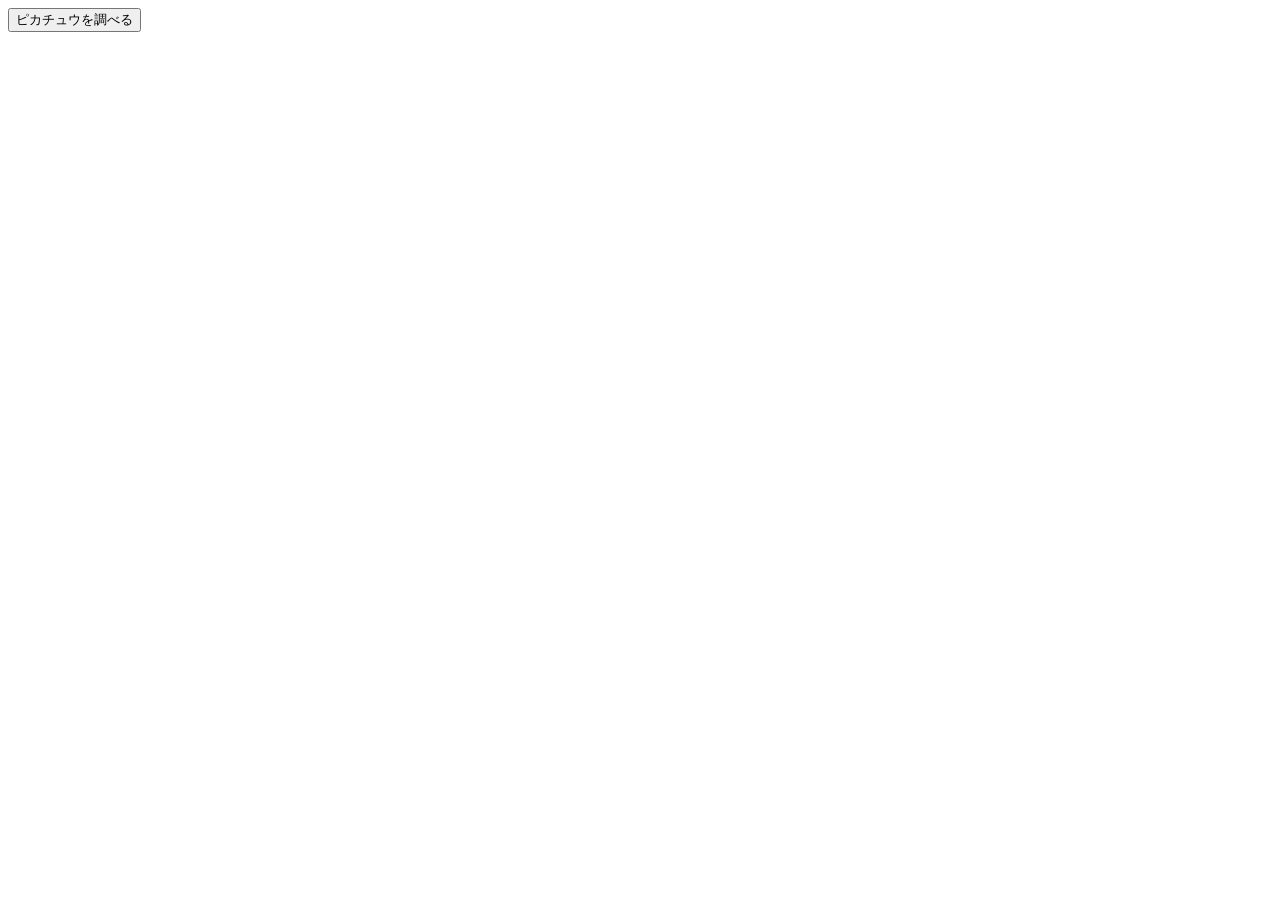
==== api/index.html @ a63aea69 "API" ====
<!DOCTYPE html>
<html lang="ja">
<head>
    <meta charset="UTF-8">
    <meta name="viewport" content="width=device-width, initial-scale=1.0">
    <title>Poke API</title>
</head>
<body>
    <!------Section 1:ピカチュウの情報を-->
    <section>
        <button id="section1-btn">ピカチュウを調べる</button>
        <div id="section1-result"></div>
    </section>

</body>
</html>
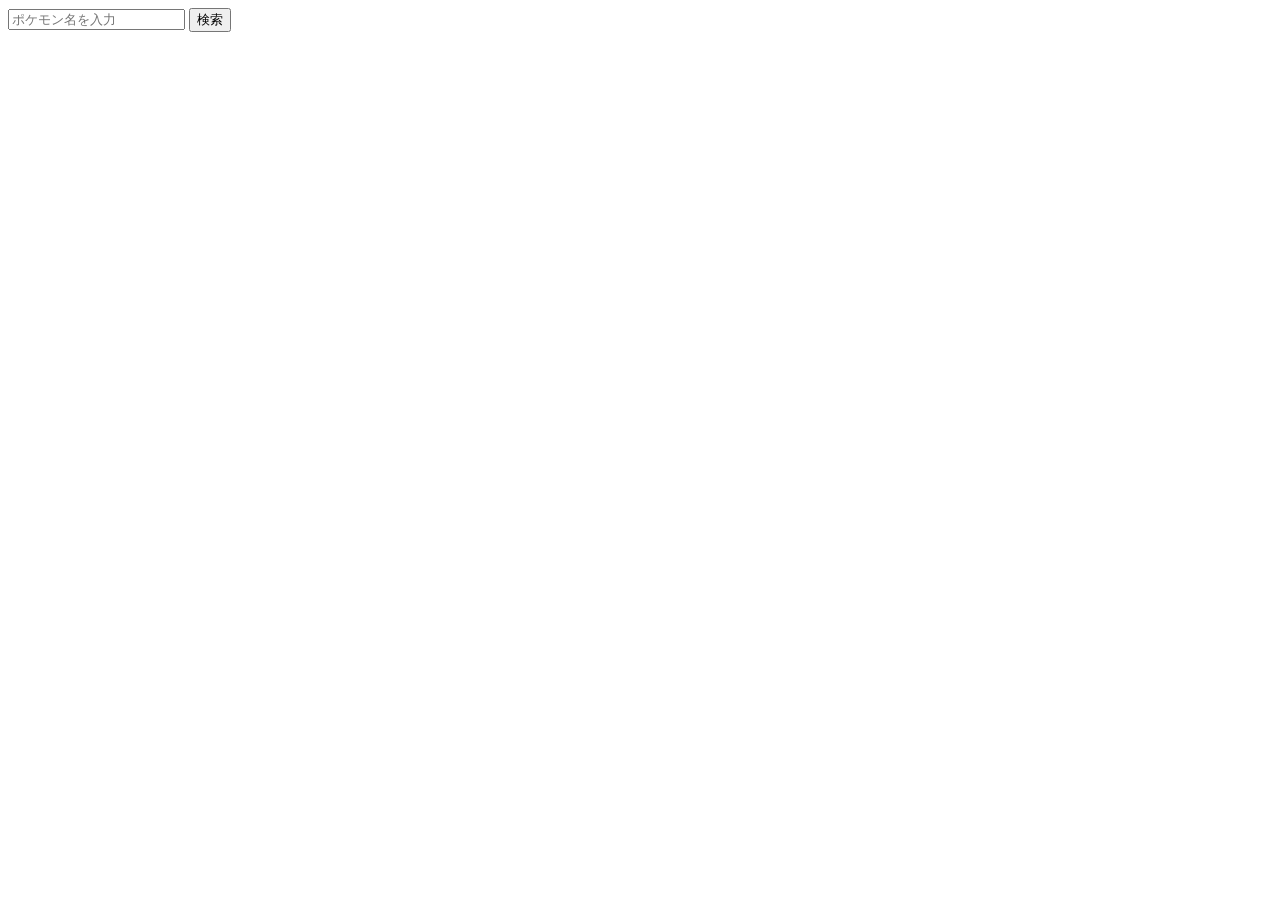
==== commit 44e7c76f: "pokemon api の検索方法" ====
--- a/api/index.html
+++ b/api/index.html
@@ -6,11 +6,12 @@
     <title>Poke API</title>
 </head>
 <body>
-    <!------Section 1:ピカチュウの情報を-->
-    <section>
-        <button id="section1-btn">ピカチュウを調べる</button>
-        <div id="section1-result"></div>
+ <!-- Section 1: ピカチュウの情報を取得する -->
+ <section>
+        <input id="name" placeholder="ポケモン名を入力">
+        <button id="section1-btn">検索</button>
+        <p id="section1-result"></p>
     </section>
-
+<script src="script.js"></script>
 </body>
 </html>
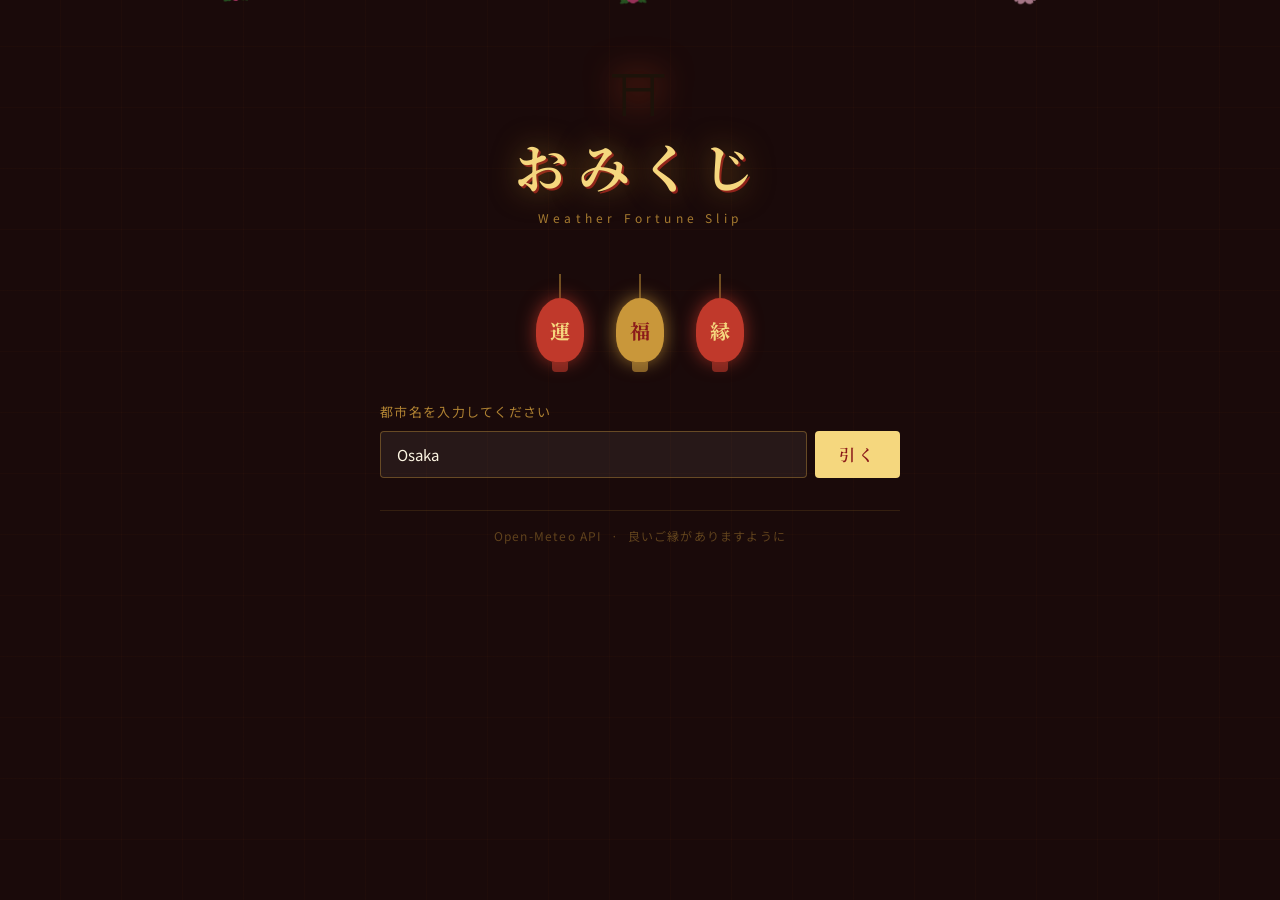
==== commit 58c20960: "25502　API" ====
--- a/api/index.html
+++ b/api/index.html
@@ -1,17 +1,76 @@
 <!DOCTYPE html>
 <html lang="ja">
 <head>
-    <meta charset="UTF-8">
-    <meta name="viewport" content="width=device-width, initial-scale=1.0">
-    <title>Poke API</title>
+  <meta charset="UTF-8" />
+  <meta name="viewport" content="width=device-width, initial-scale=1.0" />
+  <title>おみくじ — Weather Fortune</title>
+  <link rel="stylesheet" href="https://fonts.googleapis.com/css2?family=Noto+Serif+JP:wght@400;600;700&family=Noto+Sans+JP:wght@400;500&display=swap" />
+  <link rel="stylesheet" href="style.css" />
 </head>
 <body>
- <!-- Section 1: ピカチュウの情報を取得する -->
- <section>
-        <input id="name" placeholder="ポケモン名を入力">
-        <button id="section1-btn">検索</button>
-        <p id="section1-result"></p>
-    </section>
-<script src="script.js"></script>
+
+  <div class="bg-overlay"></div>
+
+  <div class="sakura-container" id="sakura"></div>
+
+  <div class="page">
+
+    <header>
+      <div class="torii">⛩</div>
+      <h1>おみくじ</h1>
+      <p class="subtitle">Weather Fortune Slip</p>
+    </header>
+
+    <div class="lanterns">
+      <div class="lantern lantern--red">
+        <div class="lantern-body">運</div>
+      </div>
+      <div class="lantern lantern--gold">
+        <div class="lantern-body">福</div>
+      </div>
+      <div class="lantern lantern--red">
+        <div class="lantern-body">縁</div>
+      </div>
+    </div>
+
+    <div class="input-section">
+      <label for="cityInput">都市名を入力してください</label>
+      <div class="input-row">
+        <input type="text" id="cityInput" placeholder="Osaka, Tokyo, Kyoto..." value="Osaka" />
+        <button id="drawBtn" onclick="fetchAndFortune()">引く</button>
+      </div>
+    </div>
+
+    <div id="weatherCard" class="weather-card hidden">
+      <div id="weatherIcon" class="weather-icon"></div>
+      <div class="weather-info">
+        <div id="weatherCity" class="weather-city"></div>
+        <div id="weatherTemp" class="weather-temp"></div>
+        <div id="weatherDesc" class="weather-desc"></div>
+        <div id="weatherMeta" class="weather-meta"></div>
+      </div>
+    </div>
+
+    <div id="slip" class="slip hidden">
+      <div class="slip-ornament top"></div>
+      <div class="slip-header">
+        <span class="slip-label">御神籤</span>
+        <span id="fortuneLevel" class="fortune-level"></span>
+      </div>
+      <div class="divider"><span>✦</span></div>
+      <p id="fortuneMain" class="fortune-main"></p>
+      <div class="divider"><span>✦</span></div>
+      <div id="fortuneSections" class="fortune-sections"></div>
+      <div class="slip-footer">心を静めて、ご縁を大切に</div>
+      <div class="slip-ornament bottom"></div>
+    </div>
+
+    <div id="error" class="error hidden"></div>
+
+    <footer>Open-Meteo API &nbsp;·&nbsp; 良いご縁がありますように</footer>
+
+  </div>
+
+  <script src="script.js"></script>
 </body>
 </html>
--- a/api/style.css
+++ b/api/style.css
@@ -0,0 +1,374 @@
+*, *::before, *::after { box-sizing: border-box; margin: 0; padding: 0; }
+
+:root {
+  --red:    #c0392b;
+  --red2:   #8b1a1a;
+  --gold:   #c9973a;
+  --gold2:  #f5d77e;
+  --ink:    #1c1209;
+  --muted:  #6b5c4e;
+  --border: #c9a96e;
+  --paper:  #fdf6e3;
+  --bg1:    #1a0a0a;
+  --bg2:    #2d1010;
+}
+
+body {
+  font-family: 'Noto Sans JP', sans-serif;
+  background: var(--bg1);
+  color: var(--ink);
+  min-height: 100vh;
+  overflow-x: hidden;
+}
+
+.bg-overlay {
+  position: fixed;
+  inset: 0;
+  background:
+    repeating-linear-gradient(
+      0deg,
+      transparent,
+      transparent 60px,
+      rgba(180, 80, 20, 0.04) 60px,
+      rgba(180, 80, 20, 0.04) 61px
+    ),
+    repeating-linear-gradient(
+      90deg,
+      transparent,
+      transparent 60px,
+      rgba(180, 80, 20, 0.04) 60px,
+      rgba(180, 80, 20, 0.04) 61px
+    );
+  pointer-events: none;
+  z-index: 0;
+}
+
+.sakura-container {
+  position: fixed;
+  inset: 0;
+  pointer-events: none;
+  z-index: 1;
+  overflow: hidden;
+}
+
+.petal {
+  position: absolute;
+  top: -30px;
+  font-size: 18px;
+  animation: fall linear infinite;
+  opacity: 0.6;
+}
+
+@keyframes fall {
+  0%   { transform: translateY(0) rotate(0deg) translateX(0); opacity: 0.7; }
+  50%  { transform: translateY(50vh) rotate(180deg) translateX(40px); }
+  100% { transform: translateY(110vh) rotate(360deg) translateX(-20px); opacity: 0; }
+}
+
+.page {
+  position: relative;
+  z-index: 2;
+  max-width: 560px;
+  margin: 0 auto;
+  padding: 2.5rem 1.25rem 3rem;
+  display: flex;
+  flex-direction: column;
+  gap: 2rem;
+}
+
+header {
+  text-align: center;
+  padding: 1.5rem 0 0.5rem;
+}
+
+.torii {
+  font-size: 56px;
+  line-height: 1;
+  margin-bottom: 0.5rem;
+  filter: drop-shadow(0 0 16px rgba(200, 60, 20, 0.7));
+  animation: glow 3s ease-in-out infinite alternate;
+}
+
+@keyframes glow {
+  from { filter: drop-shadow(0 0 10px rgba(200, 60, 20, 0.5)); }
+  to   { filter: drop-shadow(0 0 24px rgba(255, 120, 40, 0.9)); }
+}
+
+header h1 {
+  font-family: 'Noto Serif JP', serif;
+  font-size: 52px;
+  font-weight: 700;
+  color: var(--gold2);
+  letter-spacing: 0.2em;
+  text-shadow: 0 0 30px rgba(200, 150, 40, 0.6), 2px 2px 0 var(--red2);
+}
+
+.subtitle {
+  font-size: 12px;
+  color: var(--gold);
+  letter-spacing: 0.35em;
+  margin-top: 0.4rem;
+  opacity: 0.8;
+}
+
+.lanterns {
+  display: flex;
+  justify-content: center;
+  gap: 2rem;
+  padding: 0.5rem 0;
+}
+
+.lantern {
+  display: flex;
+  flex-direction: column;
+  align-items: center;
+  animation: sway 4s ease-in-out infinite;
+}
+
+.lantern:nth-child(2) { animation-delay: -1.5s; }
+.lantern:nth-child(3) { animation-delay: -3s; }
+
+@keyframes sway {
+  0%, 100% { transform: rotate(-4deg); }
+  50%       { transform: rotate(4deg); }
+}
+
+.lantern::before {
+  content: '';
+  display: block;
+  width: 2px;
+  height: 24px;
+  background: var(--gold);
+  opacity: 0.5;
+}
+
+.lantern-body {
+  width: 48px;
+  height: 64px;
+  border-radius: 50% 50% 40% 40%;
+  display: flex;
+  align-items: center;
+  justify-content: center;
+  font-family: 'Noto Serif JP', serif;
+  font-size: 20px;
+  font-weight: 700;
+  position: relative;
+}
+
+.lantern--red .lantern-body {
+  background: var(--red);
+  color: var(--gold2);
+  box-shadow: 0 0 18px rgba(192, 57, 43, 0.7);
+}
+
+.lantern--gold .lantern-body {
+  background: var(--gold);
+  color: var(--red2);
+  box-shadow: 0 0 18px rgba(201, 151, 58, 0.7);
+}
+
+.lantern-body::after {
+  content: '';
+  position: absolute;
+  bottom: -10px;
+  width: 16px;
+  height: 10px;
+  border-radius: 0 0 4px 4px;
+  background: inherit;
+  opacity: 0.6;
+}
+
+.input-section {
+  display: flex;
+  flex-direction: column;
+  gap: 0.6rem;
+}
+
+.input-section label {
+  font-size: 13px;
+  color: var(--gold);
+  letter-spacing: 0.1em;
+  opacity: 0.85;
+}
+
+.input-row {
+  display: flex;
+  gap: 8px;
+}
+
+input[type="text"] {
+  flex: 1;
+  font-family: 'Noto Sans JP', sans-serif;
+  font-size: 15px;
+  color: var(--paper);
+  background: rgba(255,255,255,0.06);
+  border: 1px solid rgba(201, 151, 58, 0.4);
+  border-radius: 4px;
+  padding: 0.75rem 1rem;
+  outline: none;
+  transition: border-color 0.2s, background 0.2s;
+}
+
+input:focus {
+  border-color: var(--gold);
+  background: rgba(255,255,255,0.1);
+}
+
+input::placeholder { color: rgba(201, 151, 58, 0.4); }
+
+button {
+  font-family: 'Noto Serif JP', serif;
+  font-size: 16px;
+  font-weight: 600;
+  color: var(--red2);
+  background: var(--gold2);
+  border: none;
+  border-radius: 4px;
+  padding: 0.75rem 1.5rem;
+  cursor: pointer;
+  letter-spacing: 0.15em;
+  transition: opacity 0.2s, transform 0.1s;
+  white-space: nowrap;
+}
+
+button:hover { opacity: 0.9; }
+button:active { transform: scale(0.97); }
+button:disabled { opacity: 0.4; cursor: not-allowed; }
+
+.weather-card {
+  background: rgba(253, 246, 227, 0.08);
+  border: 1px solid rgba(201, 151, 58, 0.35);
+  border-radius: 6px;
+  padding: 1.25rem 1.5rem;
+  display: flex;
+  align-items: center;
+  gap: 1.25rem;
+  backdrop-filter: blur(4px);
+}
+
+.weather-icon { font-size: 52px; line-height: 1; }
+
+.weather-city { font-family: 'Noto Serif JP', serif; font-size: 17px; color: var(--gold2); margin-bottom: 2px; }
+.weather-temp { font-size: 34px; font-weight: 500; color: var(--red); line-height: 1.1; }
+.weather-desc { font-size: 13px; color: var(--gold); margin-top: 4px; }
+.weather-meta { font-size: 12px; color: rgba(201,151,58,0.6); margin-top: 6px; }
+
+.slip {
+  background: var(--paper);
+  border: 1px solid var(--border);
+  border-radius: 2px;
+  padding: 2rem 1.75rem;
+  position: relative;
+  box-shadow: 0 0 40px rgba(200, 60, 20, 0.2), inset 0 0 60px rgba(201,151,58,0.05);
+}
+
+.slip-ornament {
+  position: absolute;
+  left: 50%;
+  transform: translateX(-50%);
+  width: 80%;
+  height: 3px;
+  background: linear-gradient(90deg, transparent, var(--gold), transparent);
+}
+.slip-ornament.top { top: 0; }
+.slip-ornament.bottom { bottom: 0; }
+
+.slip-header {
+  display: flex;
+  justify-content: space-between;
+  align-items: center;
+  margin-bottom: 1rem;
+}
+
+.slip-label {
+  font-family: 'Noto Serif JP', serif;
+  font-size: 13px;
+  color: var(--gold);
+  letter-spacing: 0.35em;
+}
+
+.fortune-level {
+  font-family: 'Noto Serif JP', serif;
+  font-size: 26px;
+  font-weight: 700;
+  color: var(--red);
+  letter-spacing: 0.1em;
+  text-shadow: 1px 1px 0 rgba(139,26,26,0.3);
+}
+
+.divider {
+  display: flex;
+  align-items: center;
+  gap: 0.75rem;
+  margin: 1rem 0;
+  color: var(--border);
+  font-size: 12px;
+}
+
+.divider::before,
+.divider::after {
+  content: '';
+  flex: 1;
+  height: 1px;
+  background: var(--border);
+}
+
+.fortune-main {
+  font-family: 'Noto Serif JP', serif;
+  font-size: 15px;
+  color: var(--ink);
+  line-height: 2.1;
+  text-align: center;
+  padding: 0.5rem 0;
+}
+
+.fortune-sections { display: flex; flex-direction: column; gap: 0.8rem; }
+
+.fortune-row { display: flex; gap: 1rem; align-items: baseline; }
+
+.fortune-row-label {
+  font-size: 12px;
+  color: var(--gold);
+  letter-spacing: 0.15em;
+  min-width: 64px;
+  flex-shrink: 0;
+  border-right: 1px solid var(--border);
+  padding-right: 0.75rem;
+}
+
+.fortune-row-text { font-size: 14px; color: var(--muted); line-height: 1.7; }
+
+.slip-footer {
+  margin-top: 1.75rem;
+  text-align: center;
+  font-size: 11px;
+  color: var(--border);
+  letter-spacing: 0.25em;
+}
+
+.hidden { display: none !important; }
+
+.error {
+  text-align: center;
+  font-size: 14px;
+  color: #e07070;
+  padding: 1rem;
+  border: 1px solid rgba(200,60,60,0.3);
+  border-radius: 4px;
+  background: rgba(200,60,60,0.06);
+}
+
+footer {
+  text-align: center;
+  font-size: 12px;
+  color: rgba(201,151,58,0.4);
+  padding-top: 1rem;
+  border-top: 1px solid rgba(201,151,58,0.15);
+  letter-spacing: 0.1em;
+}
+
+@media (max-width: 480px) {
+  header h1 { font-size: 38px; }
+  .slip { padding: 1.5rem 1.25rem; }
+  .lanterns { gap: 1.25rem; }
+}
